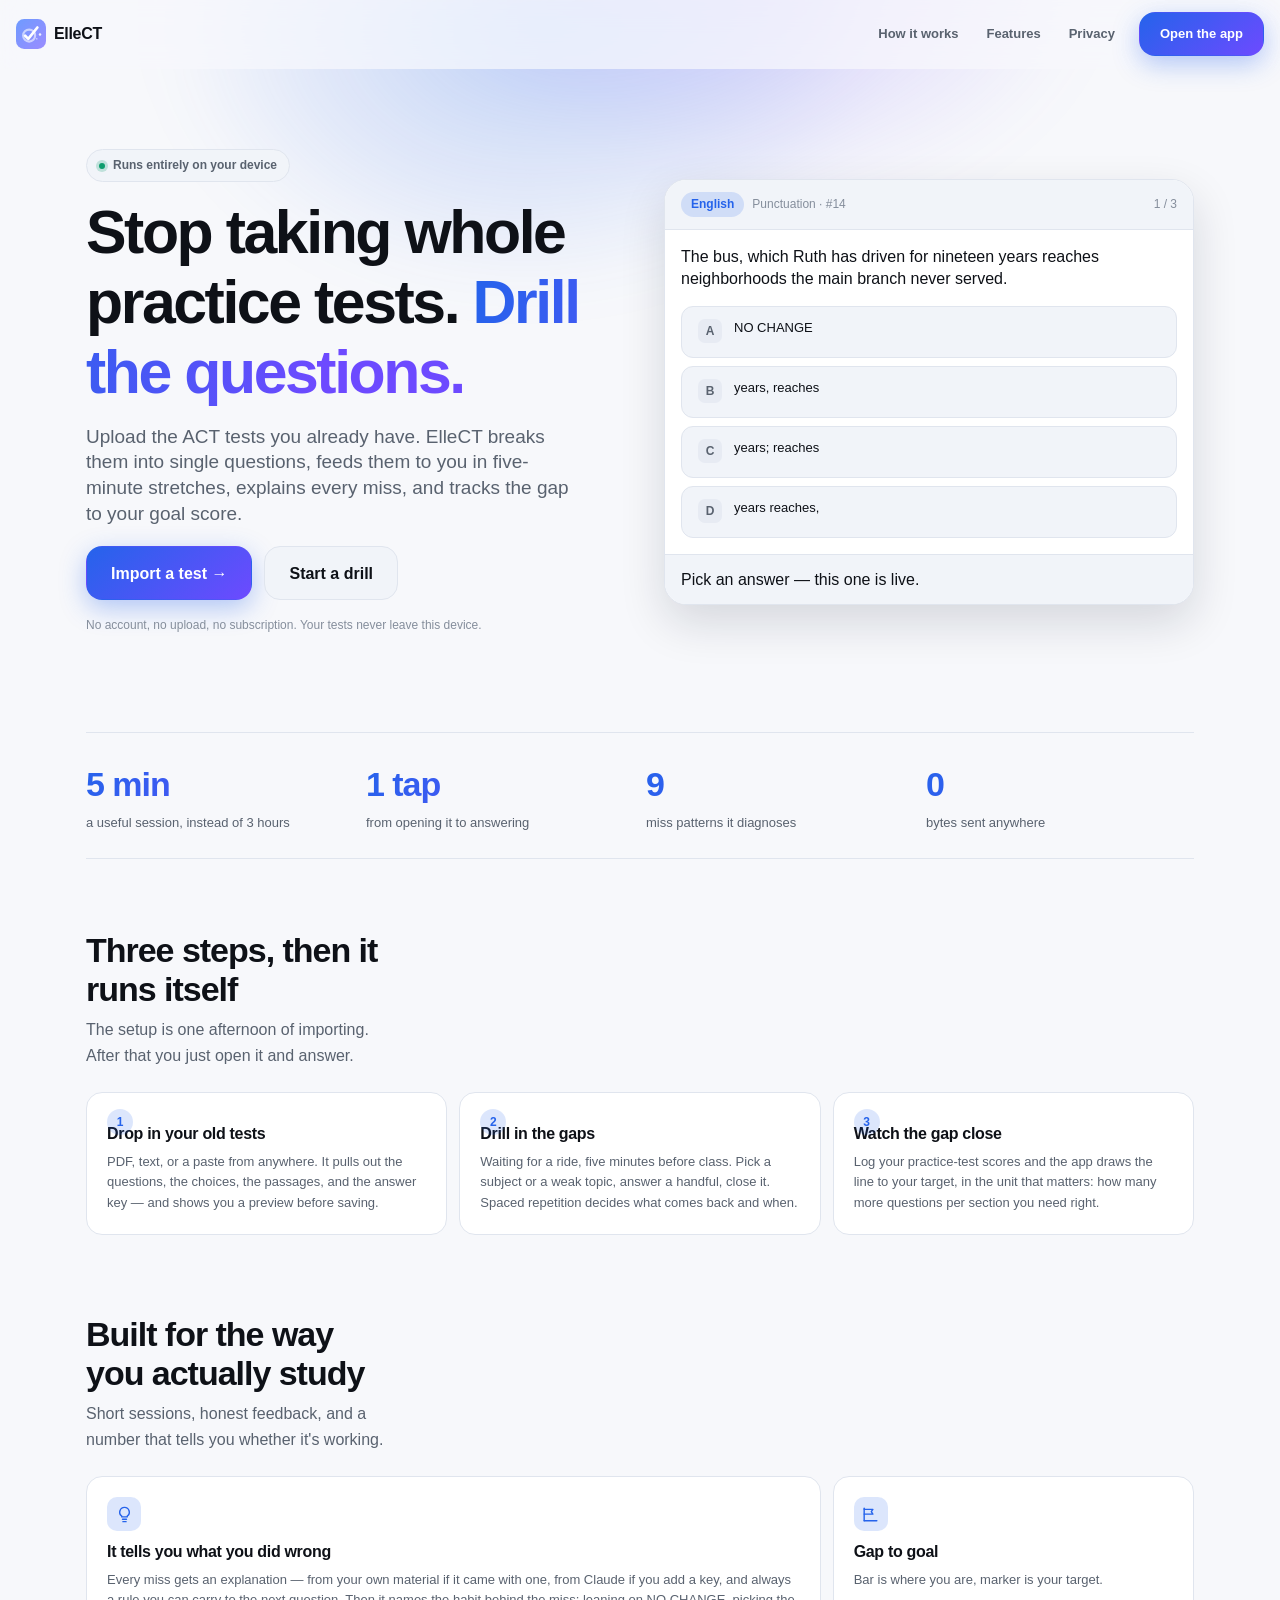
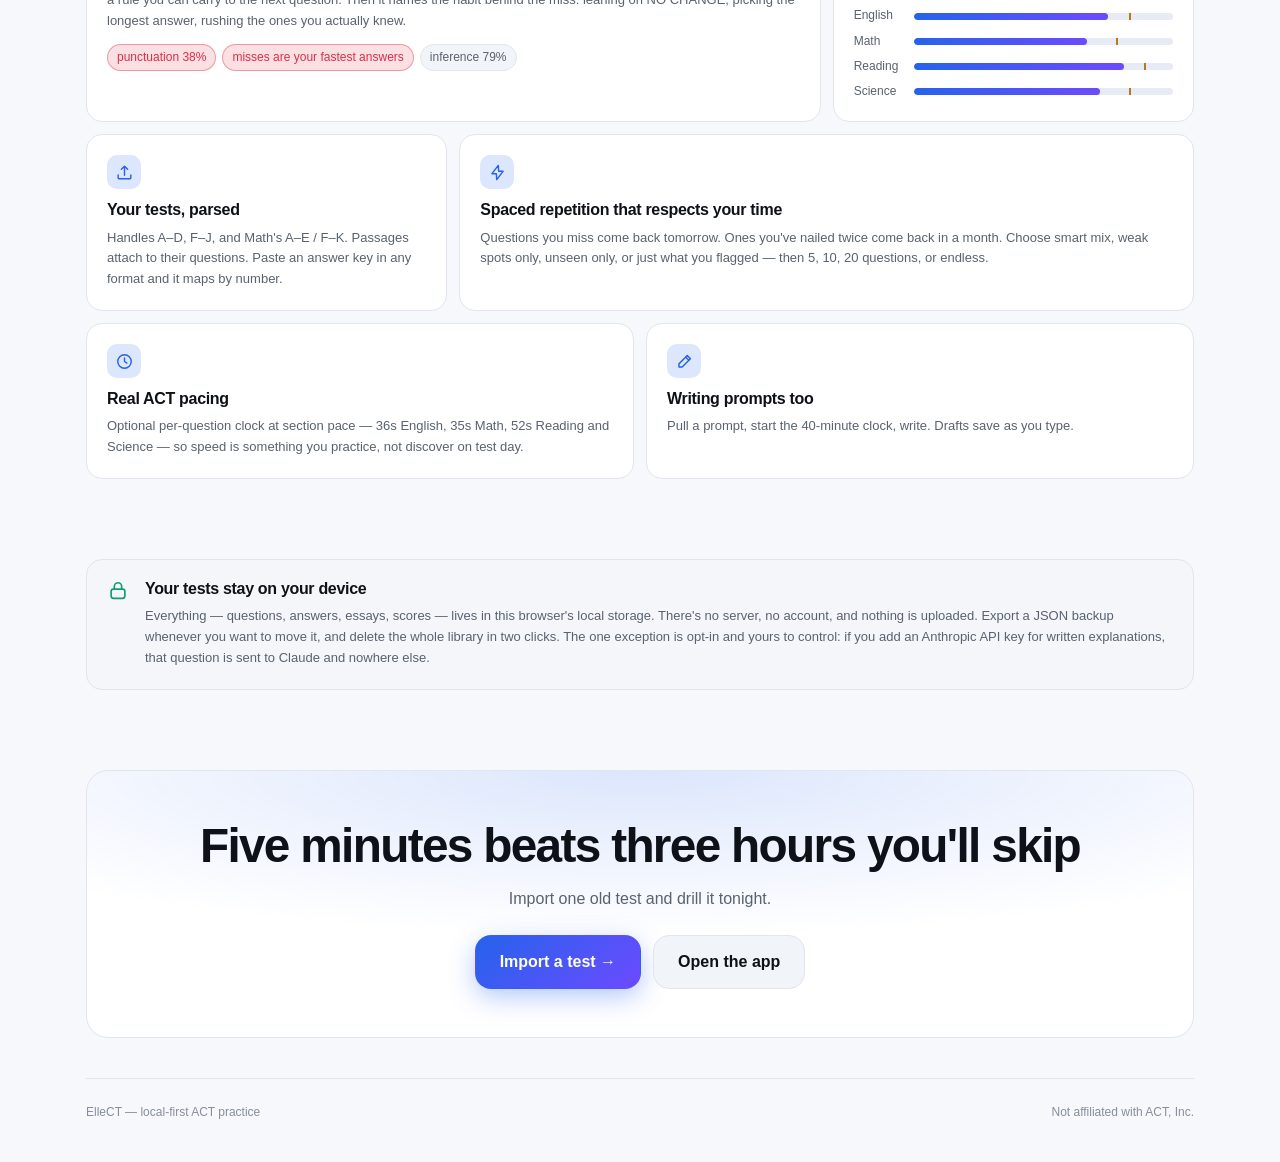
==== index.html @ 8f04015e "ElleCT — local-first ACT question drilling A static web app for drilling ACT questions a few at a ti" ====
<!DOCTYPE html>
<html lang="en">
<head>
<meta charset="utf-8">
<meta name="viewport" content="width=device-width, initial-scale=1, viewport-fit=cover">
<meta name="color-scheme" content="dark light">
<meta name="theme-color" content="#0b0d10" media="(prefers-color-scheme: dark)">
<meta name="theme-color" content="#f7f8fb" media="(prefers-color-scheme: light)">
<meta name="description" content="Drill ACT questions from your own old tests, a few at a time. ElleCT tells you why you missed each one and tracks how far you are from your goal score.">
<title>ElleCT — drill your own ACT tests, a few questions at a time</title>
<link rel="stylesheet" href="css/tokens.css">
<link rel="stylesheet" href="css/landing.css">
<link rel="icon" type="image/svg+xml" href="assets/logo.svg">
</head>
<body class="landing">

<svg width="0" height="0" style="position:absolute" aria-hidden="true"><defs>
  <g id="l-bolt" fill="none" stroke="currentColor" stroke-width="1.8" stroke-linecap="round" stroke-linejoin="round"><path d="M13 3 5 13.5h5.5L11 21l8-10.5h-5.5z"/></g>
  <g id="l-coach" fill="none" stroke="currentColor" stroke-width="1.8" stroke-linecap="round" stroke-linejoin="round"><path d="M9.5 18h5M10 21h4"/><path d="M12 3a6 6 0 0 0-3.5 10.9V15h7v-1.1A6 6 0 0 0 12 3Z"/></g>
  <g id="l-goal" fill="none" stroke="currentColor" stroke-width="1.8" stroke-linecap="round" stroke-linejoin="round"><path d="M4 20V4"/><path d="M4 5.5h11l-2 3 2 3H4"/><path d="M4 20h16"/></g>
  <g id="l-upload" fill="none" stroke="currentColor" stroke-width="1.8" stroke-linecap="round" stroke-linejoin="round"><path d="M12 15.5V4m0 0L8 8m4-4 4 4"/><path d="M4 15v3.5A1.5 1.5 0 0 0 5.5 20h13a1.5 1.5 0 0 0 1.5-1.5V15"/></g>
  <g id="l-clock" fill="none" stroke="currentColor" stroke-width="1.8" stroke-linecap="round" stroke-linejoin="round"><circle cx="12" cy="12" r="8.5"/><path d="M12 7.5V12l3 2"/></g>
  <g id="l-pen" fill="none" stroke="currentColor" stroke-width="1.8" stroke-linecap="round" stroke-linejoin="round"><path d="M15.5 4.5 19.5 8.5 9 19H5v-4z"/><path d="M13.5 6.5 17.5 10.5"/></g>
  <g id="l-lock" fill="none" stroke="currentColor" stroke-width="1.8" stroke-linecap="round" stroke-linejoin="round"><rect x="4.5" y="10" width="15" height="10" rx="2.5"/><path d="M8 10V7a4 4 0 0 1 8 0v3"/></g>
</defs></svg>

<div class="glow" aria-hidden="true"></div>

<nav class="lnav" id="lnav">
  <a class="brand" href="landing.html">
    <svg class="mark" viewBox="0 0 48 48" width="30" height="30" aria-hidden="true">
      <defs><linearGradient id="lgL" x1="0" y1="0" x2="1" y2="1">
        <stop offset="0" stop-color="#6e9bff"/><stop offset="1" stop-color="#9b8cff"/>
      </linearGradient></defs>
      <rect width="48" height="48" rx="13" fill="url(#lgL)"/>
      <circle cx="21" cy="26.5" r="9.6" fill="none" stroke="#fff" stroke-width="3.5" opacity=".58"/>
      <path d="M14.6 26.8 19.6 31.8 34.2 13.6" fill="none" stroke="#fff" stroke-width="4.3"
            stroke-linecap="round" stroke-linejoin="round"/>
      <circle cx="38.4" cy="24.6" r="2" fill="#fff" opacity=".85"/>
      <circle cx="33.2" cy="31.6" r="1.35" fill="#fff" opacity=".55"/>
    </svg>
    ElleCT
  </a>
  <div class="spacer"></div>
  <div class="lnav-links">
    <a href="#how">How it works</a>
    <a href="#features">Features</a>
    <a href="#privacy">Privacy</a>
  </div>
  <a class="btn btn-primary" href="app.html" style="min-height:44px;padding:0 20px;font-size:var(--fs-sm)">Open the app</a>
</nav>

<div class="wrap">

  <!-- ============================ HERO ============================ -->
  <header class="hero">
    <div>
      <span class="eyebrow"><span class="dot"></span> Runs entirely on your device</span>
      <h1 class="display">Stop taking whole practice tests. <em>Drill the questions.</em></h1>
      <p class="lede">
        Upload the ACT tests you already have. ElleCT breaks them into single
        questions, feeds them to you in five-minute stretches, explains every
        miss, and tracks the gap to your goal score.
      </p>
      <div class="cta-row">
        <a class="btn btn-primary" href="app.html#import">Import a test →</a>
        <a class="btn btn-ghost" href="app.html#study">Start a drill</a>
      </div>
      <p class="cta-note">No account, no upload, no subscription. Your tests never leave this device.</p>
    </div>

    <!-- The hero demo is a working question, not a screenshot. -->
    <div class="demo" id="demo">
      <div class="demo-bar">
        <span class="pill" id="demoSubject">English</span>
        <span id="demoSource">ACT 2019 · #14</span>
        <span class="right" id="demoProgress">1 / 3</span>
      </div>
      <div class="demo-body">
        <p class="demo-stem" id="demoStem"></p>
        <div class="demo-choices" id="demoChoices"></div>
        <div class="demo-feedback" id="demoFeedback" hidden></div>
      </div>
      <div class="demo-foot">
        <span class="hint" id="demoHint">Pick an answer — this one is live.</span>
        <button id="demoNext" hidden>Next question</button>
      </div>
    </div>
  </header>

  <!-- ============================ PROOF ============================ -->
  <div class="strip reveal">
    <div><div class="k">5 min</div><div class="v">a useful session, instead of 3 hours</div></div>
    <div><div class="k">1 tap</div><div class="v">from opening it to answering</div></div>
    <div><div class="k">9</div><div class="v">miss patterns it diagnoses</div></div>
    <div><div class="k">0</div><div class="v">bytes sent anywhere</div></div>
  </div>

  <!-- ============================ HOW ============================ -->
  <section class="band" id="how">
    <div class="section-head reveal">
      <h2>Three steps, then it runs itself</h2>
      <p>The setup is one afternoon of importing. After that you just open it and answer.</p>
    </div>
    <div class="steps reveal">
      <div class="step">
        <h3>Drop in your old tests</h3>
        <p>PDF, text, or a paste from anywhere. It pulls out the questions, the choices,
           the passages, and the answer key — and shows you a preview before saving.</p>
      </div>
      <div class="step">
        <h3>Drill in the gaps</h3>
        <p>Waiting for a ride, five minutes before class. Pick a subject or a weak topic,
           answer a handful, close it. Spaced repetition decides what comes back and when.</p>
      </div>
      <div class="step">
        <h3>Watch the gap close</h3>
        <p>Log your practice-test scores and the app draws the line to your target,
           in the unit that matters: how many more questions per section you need right.</p>
      </div>
    </div>
  </section>

  <!-- ============================ FEATURES ============================ -->
  <section class="band" id="features">
    <div class="section-head reveal">
      <h2>Built for the way you actually study</h2>
      <p>Short sessions, honest feedback, and a number that tells you whether it's working.</p>
    </div>

    <div class="bento reveal">
      <div class="cell">
        <div class="ic"><svg viewBox="0 0 24 24" width="19" height="19"><use href="#l-coach"/></svg></div>
        <h3>It tells you what you did wrong</h3>
        <p>Every miss gets an explanation — from your own material if it came with one,
           from Claude if you add a key, and always a rule you can carry to the next question.
           Then it names the habit behind the miss: leaning on NO CHANGE, picking the longest
           answer, rushing the ones you actually knew.</p>
        <div class="mini-tags">
          <span class="hot">punctuation 38%</span>
          <span class="hot">misses are your fastest answers</span>
          <span>inference 79%</span>
        </div>
      </div>

      <div class="cell">
        <div class="ic"><svg viewBox="0 0 24 24" width="19" height="19"><use href="#l-goal"/></svg></div>
        <h3>Gap to goal</h3>
        <p>Bar is where you are, marker is your target.</p>
        <div class="mini">
          <div class="mini-row"><span class="nm">English</span><span class="track"><i class="fill" data-w="75"></i><span class="mk" style="left:83%"></span></span></div>
          <div class="mini-row"><span class="nm">Math</span><span class="track"><i class="fill" data-w="67"></i><span class="mk" style="left:78%"></span></span></div>
          <div class="mini-row"><span class="nm">Reading</span><span class="track"><i class="fill" data-w="81"></i><span class="mk" style="left:89%"></span></span></div>
          <div class="mini-row"><span class="nm">Science</span><span class="track"><i class="fill" data-w="72"></i><span class="mk" style="left:83%"></span></span></div>
        </div>
      </div>

      <div class="cell">
        <div class="ic"><svg viewBox="0 0 24 24" width="19" height="19"><use href="#l-upload"/></svg></div>
        <h3>Your tests, parsed</h3>
        <p>Handles A–D, F–J, and Math's A–E / F–K. Passages attach to their questions.
           Paste an answer key in any format and it maps by number.</p>
      </div>

      <div class="cell">
        <div class="ic"><svg viewBox="0 0 24 24" width="19" height="19"><use href="#l-bolt"/></svg></div>
        <h3>Spaced repetition that respects your time</h3>
        <p>Questions you miss come back tomorrow. Ones you've nailed twice come back in a
           month. Choose smart mix, weak spots only, unseen only, or just what you flagged —
           then 5, 10, 20 questions, or endless.</p>
      </div>

      <div class="cell">
        <div class="ic"><svg viewBox="0 0 24 24" width="19" height="19"><use href="#l-clock"/></svg></div>
        <h3>Real ACT pacing</h3>
        <p>Optional per-question clock at section pace — 36s English, 35s Math,
           52s Reading and Science — so speed is something you practice, not discover on test day.</p>
      </div>

      <div class="cell">
        <div class="ic"><svg viewBox="0 0 24 24" width="19" height="19"><use href="#l-pen"/></svg></div>
        <h3>Writing prompts too</h3>
        <p>Pull a prompt, start the 40-minute clock, write. Drafts save as you type.</p>
      </div>
    </div>
  </section>

  <!-- ============================ PRIVACY ============================ -->
  <section class="band" id="privacy">
    <div class="note reveal">
      <span class="ic"><svg viewBox="0 0 24 24" width="22" height="22"><use href="#l-lock"/></svg></span>
      <div>
        <h3>Your tests stay on your device</h3>
        <p>Everything — questions, answers, essays, scores — lives in this browser's local
          storage. There's no server, no account, and nothing is uploaded. Export a JSON
          backup whenever you want to move it, and delete the whole library in two clicks.
          The one exception is opt-in and yours to control: if you add an Anthropic API key
          for written explanations, that question is sent to Claude and nowhere else.</p>
      </div>
    </div>
  </section>

  <!-- ============================ FINAL CTA ============================ -->
  <section class="final reveal">
    <h2>Five minutes beats three hours you'll skip</h2>
    <p>Import one old test and drill it tonight.</p>
    <div class="cta-row">
      <a class="btn btn-primary" href="app.html#import">Import a test →</a>
      <a class="btn btn-ghost" href="app.html#study">Open the app</a>
    </div>
  </section>

  <footer class="lfoot">
    <span>ElleCT — local-first ACT practice</span>
    <span class="spacer"></span>
    <span>Not affiliated with ACT, Inc.</span>
  </footer>
</div>

<script type="module" src="js/landing.js"></script>
</body>
</html>
---- css/tokens.css ----
/* ============================================================================
   ElleCT — design tokens
   ----------------------------------------------------------------------------
   Borrowed deliberately:
   · Material 3      — role-based semantic tokens (surface / on-surface / primary)
                       rather than raw color names, so themes swap cleanly.
   · IBM Carbon      — in dark mode surfaces get LIGHTER as elevation rises;
                       in light mode they get darker. Elevation reads without
                       leaning on heavy shadows.
   · Atlassian       — dark mode combines a lifted surface WITH a soft shadow
                       instead of maximizing contrast, which is fatiguing.
   · Adobe Spectrum  — touch platforms scale up ~1.25×. Controls are 48px on
                       mobile, 40px on pointer devices; type scales with them.
   · GOV.UK / WCAG   — 44px minimum tap target and 8px minimum separation are
                       constraints, not suggestions.
   ========================================================================== */

:root {
  /* ---- palette: dark is the default surface for long study sessions ---- */
  --surface-0:  #0b0d10;   /* page */
  --surface-1:  #12151a;   /* card */
  --surface-2:  #181c23;   /* raised: inputs, chips */
  --surface-3:  #212632;   /* raised further: hover, popovers */
  --surface-in: #0e1116;   /* inset: wells, code, passage bodies */

  --border:        #262c37;
  --border-strong: #39414f;

  --text:       #e9ecf2;
  --text-muted: #98a2b3;
  --text-faint: #6b7484;

  --primary:      #6e9bff;
  --primary-hover:#87adff;
  --primary-ink:  #08101f;   /* text ON primary */
  --primary-soft: color-mix(in srgb, var(--primary) 16%, transparent);
  --accent:       #9b8cff;

  --success:      #34d399;
  --success-soft: color-mix(in srgb, var(--success) 15%, transparent);
  --danger:       #fb7185;
  --danger-soft:  color-mix(in srgb, var(--danger) 15%, transparent);
  --warning:      #fbbf24;
  --warning-soft: color-mix(in srgb, var(--warning) 15%, transparent);

  --focus: var(--primary);

  /* ---- elevation (Atlassian: shadow + surface, never contrast alone) ---- */
  --shadow-1: 0 1px 2px rgb(0 0 0 / .28);
  --shadow-2: 0 4px 14px rgb(0 0 0 / .34);
  --shadow-3: 0 14px 40px rgb(0 0 0 / .44);

  /* ---- type ------------------------------------------------------------
     Fluid between a 360px phone and a 1280px desktop. Body never drops below
     16px: iOS Safari auto-zooms any focused input under 16px.               */
  --font: ui-sans-serif, -apple-system, BlinkMacSystemFont, "Segoe UI", Inter,
          Roboto, "Helvetica Neue", sans-serif;
  --font-mono: ui-monospace, SFMono-Regular, "SF Mono", Menlo, monospace;

  --fs-xs:  0.75rem;                                    /* 12 — meta only */
  --fs-sm:  0.8125rem;                                  /* 13 */
  --fs-md:  1rem;                                       /* 16 — floor */
  --fs-lg:  clamp(1.0625rem, 0.99rem + 0.32vw, 1.1875rem);
  --fs-xl:  clamp(1.25rem,  1.13rem + 0.53vw,  1.5rem);
  --fs-2xl: clamp(1.5rem,   1.24rem + 1.15vw,  2.125rem);
  --fs-3xl: clamp(1.875rem, 1.44rem + 1.93vw,  3rem);
  --fs-4xl: clamp(2.125rem, 1.47rem + 2.91vw,  4rem);

  --lh-tight: 1.15;
  --lh-snug:  1.35;
  --lh-body:  1.6;

  /* ---- space (4pt grid) ---- */
  --s-1: 4px;  --s-2: 8px;  --s-3: 12px; --s-4: 16px;
  --s-5: 20px; --s-6: 24px; --s-8: 32px; --s-10: 40px;
  --s-12: 48px; --s-16: 64px; --s-20: 80px;

  /* ---- shape ---- */
  --r-sm: 8px; --r-md: 12px; --r-lg: 16px; --r-xl: 22px; --r-full: 999px;

  /* ---- controls: Spectrum's touch-up-scale ---- */
  --tap-min: 44px;        /* WCAG 2.5.5 / Apple HIG floor */
  --control-h: 48px;      /* mobile default */
  --control-px: 18px;
  --gap-min: 8px;         /* minimum separation between tap targets */

  /* ---- motion ---- */
  --ease: cubic-bezier(.2, .8, .2, 1);
  --ease-spring: cubic-bezier(.34, 1.42, .48, 1);
  --t-fast: 120ms;
  --t-mid:  200ms;
  --t-slow: 340ms;

  /* ---- layout ---- */
  --page-max: 780px;
  --wide-max: 1140px;
  --safe-t: env(safe-area-inset-top, 0px);
  --safe-b: env(safe-area-inset-bottom, 0px);
  --safe-l: env(safe-area-inset-left, 0px);
  --safe-r: env(safe-area-inset-right, 0px);
  --navbar-h: 60px;       /* bottom tab bar on mobile */

  color-scheme: dark;
}

/* Pointer devices: Spectrum's 1:1.25 — controls shrink ~20% off touch. */
@media (pointer: fine) and (min-width: 700px) {
  :root { --control-h: 40px; --control-px: 15px; }
}

/* ---- light theme ---------------------------------------------------------
   Carbon inverted: surfaces get DARKER as they rise, so the same elevation
   ladder reads correctly in both themes.                                    */
@media (prefers-color-scheme: light) {
  :root:not([data-theme="dark"]) {
    --surface-0:  #f7f8fb;
    --surface-1:  #ffffff;
    --surface-2:  #f1f4f9;
    --surface-3:  #e7ebf3;
    --surface-in: #f4f6fa;

    --border:        #e0e5ee;
    --border-strong: #c3cbd9;

    --text:       #0e1117;
    --text-muted: #59626f;
    --text-faint: #858e9c;

    --primary:      #2563eb;
    --primary-hover:#1d4ed8;
    --primary-ink:  #ffffff;
    --accent:       #6d4aff;

    --success: #0f9d6e;
    --danger:  #dc2f45;
    --warning: #b7791f;

    --shadow-1: 0 1px 2px rgb(16 24 40 / .06);
    --shadow-2: 0 6px 18px rgb(16 24 40 / .09);
    --shadow-3: 0 18px 46px rgb(16 24 40 / .14);

    color-scheme: light;
  }
}

:root[data-theme="light"] {
  --surface-0:  #f7f8fb;  --surface-1: #ffffff;  --surface-2: #f1f4f9;
  --surface-3:  #e7ebf3;  --surface-in: #f4f6fa;
  --border: #e0e5ee;      --border-strong: #c3cbd9;
  --text: #0e1117;        --text-muted: #59626f;  --text-faint: #858e9c;
  --primary: #2563eb;     --primary-hover: #1d4ed8; --primary-ink: #ffffff;
  --accent: #6d4aff;      --success: #0f9d6e; --danger: #dc2f45; --warning: #b7791f;
  --shadow-1: 0 1px 2px rgb(16 24 40 / .06);
  --shadow-2: 0 6px 18px rgb(16 24 40 / .09);
  --shadow-3: 0 18px 46px rgb(16 24 40 / .14);
  color-scheme: light;
}
:root[data-theme="dark"] { color-scheme: dark; }

/* ============================ base ====================================== */
*, *::before, *::after { box-sizing: border-box; }

html {
  -webkit-text-size-adjust: 100%;   /* no surprise reflow on rotate */
  scroll-behavior: smooth;
}
@media (prefers-reduced-motion: reduce) {
  html { scroll-behavior: auto; }
  *, *::before, *::after {
    animation-duration: .01ms !important; animation-iteration-count: 1 !important;
    transition-duration: .01ms !important;
  }
}

body {
  margin: 0;
  background: var(--surface-0);
  color: var(--text);
  font-family: var(--font);
  font-size: var(--fs-md);
  line-height: var(--lh-body);
  -webkit-font-smoothing: antialiased;
  text-rendering: optimizeLegibility;
  overflow-wrap: break-word;         /* long passages never blow out the page */
}

h1, h2, h3 { line-height: var(--lh-tight); font-weight: 680; letter-spacing: -.02em; margin: 0; }
p { margin: 0; }
a { color: var(--primary); text-decoration: none; }

/* One focus style everywhere, visible on every surface. */
:where(a, button, input, select, textarea, [tabindex]):focus-visible {
  outline: 2px solid var(--focus);
  outline-offset: 2px;
  border-radius: var(--r-sm);
}

/* Inputs: 16px floor is load-bearing — smaller and iOS zooms on focus. */
input, select, textarea, button { font: inherit; font-size: max(1rem, var(--fs-md)); }

::selection { background: var(--primary-soft); }

/* Scrollbars that don't shout on dark surfaces */
* { scrollbar-width: thin; scrollbar-color: var(--border-strong) transparent; }
::-webkit-scrollbar { width: 10px; height: 10px; }
::-webkit-scrollbar-thumb { background: var(--border-strong); border-radius: var(--r-full);
                            border: 3px solid transparent; background-clip: content-box; }

/* A `display` rule anywhere else would silently defeat the hidden attribute. */
[hidden] { display: none !important; }

.visually-hidden {
  position: absolute; width: 1px; height: 1px; padding: 0; margin: -1px;
  overflow: hidden; clip: rect(0 0 0 0); white-space: nowrap; border: 0;
}
---- css/landing.css ----
/* ElleCT — landing. Mobile-first; the hero demo is the product, not a picture of it. */

body.landing { background: var(--surface-0); overflow-x: hidden; }

/* Ambient light behind the hero. Fixed size in vmax so it never causes
   horizontal overflow on a phone. */
.glow {
  position: absolute; top: -28vmax; left: 50%; z-index: 0;
  width: 90vmax; height: 60vmax; transform: translateX(-50%);
  background:
    radial-gradient(45% 50% at 40% 50%, color-mix(in srgb, var(--primary) 26%, transparent), transparent 70%),
    radial-gradient(40% 45% at 62% 42%, color-mix(in srgb, var(--accent)  22%, transparent), transparent 70%);
  filter: blur(30px);
  pointer-events: none;
}

/* ------------------------------------------------------------- nav ------- */
.lnav {
  position: sticky; top: 0; z-index: 20;
  display: flex; align-items: center; gap: var(--s-3);
  padding: calc(var(--safe-t) + var(--s-3)) max(var(--s-4), var(--safe-r)) var(--s-3) max(var(--s-4), var(--safe-l));
  background: color-mix(in srgb, var(--surface-0) 76%, transparent);
  backdrop-filter: saturate(180%) blur(14px);
  -webkit-backdrop-filter: saturate(180%) blur(14px);
  border-bottom: 1px solid transparent;
  transition: border-color var(--t-mid) var(--ease);
}
.lnav.stuck { border-bottom-color: var(--border); }
.lnav .brand { display: flex; align-items: center; gap: var(--s-2); color: var(--text);
               font-weight: 700; letter-spacing: -.02em; }
.lnav .mark { flex: none; display: block; width: 30px; height: 30px; }
.lnav .spacer { margin-left: auto; }
.lnav .lnav-links { display: none; gap: var(--s-1); }
@media (min-width: 860px) {
  .lnav .lnav-links { display: flex; }
  .lnav .lnav-links a { padding: 8px var(--s-3); border-radius: var(--r-full);
                        color: var(--text-muted); font-size: var(--fs-sm); font-weight: 600; }
  .lnav .lnav-links a:hover { color: var(--text); background: var(--surface-2); }
}

.wrap { position: relative; z-index: 1; max-width: var(--wide-max); margin: 0 auto;
        padding-inline: max(var(--s-4), var(--safe-l)) max(var(--s-4), var(--safe-r)); }

/* ------------------------------------------------------------ hero ------- */
/* Tight on phones so the live demo is reachable with one short scroll. */
.hero { padding: var(--s-6) 0 var(--s-8); }
.hero .lede { font-size: var(--fs-md); margin-bottom: var(--s-5); }
@media (min-width: 900px) { .hero .lede { font-size: var(--fs-lg); } }
@media (min-width: 900px) {
  .hero { display: grid; grid-template-columns: 1fr 1fr; gap: var(--s-12);
          align-items: center; padding: var(--s-20) 0 var(--s-16); }
}

.eyebrow {
  display: inline-flex; align-items: center; gap: var(--s-2);
  padding: 6px var(--s-3); margin-bottom: var(--s-4);
  border: 1px solid var(--border); border-radius: var(--r-full);
  background: var(--surface-2); color: var(--text-muted);
  font-size: var(--fs-xs); font-weight: 600;
}
.eyebrow .dot { width: 6px; height: 6px; border-radius: 50%; background: var(--success);
                box-shadow: 0 0 0 3px color-mix(in srgb, var(--success) 22%, transparent); }

h1.display {
  font-size: var(--fs-4xl); letter-spacing: -.04em; font-weight: 720;
  margin-bottom: var(--s-4); text-wrap: balance;
}
h1.display em { font-style: normal;
  background: linear-gradient(100deg, var(--primary), var(--accent) 70%);
  -webkit-background-clip: text; background-clip: text; color: transparent; }
.lede { color: var(--text-muted); font-size: var(--fs-lg); line-height: var(--lh-snug);
        max-width: 46ch; margin-bottom: var(--s-6); text-wrap: pretty; }

.cta-row { display: flex; flex-direction: column; gap: var(--s-3); }
@media (min-width: 560px) { .cta-row { flex-direction: row; align-items: center; } }
.btn {
  display: inline-flex; align-items: center; justify-content: center; gap: var(--s-2);
  min-height: 54px; padding: 0 var(--s-6);
  border: 1px solid var(--border); border-radius: var(--r-lg);
  background: var(--surface-2); color: var(--text);
  font-size: var(--fs-md); font-weight: 650;
  transition: transform var(--t-fast) var(--ease), background var(--t-fast) var(--ease),
              box-shadow var(--t-mid) var(--ease);
}
.btn:active { transform: scale(.98); }
.btn-primary {
  background: linear-gradient(140deg, var(--primary), var(--accent));
  border-color: transparent; color: var(--primary-ink);
  box-shadow: 0 8px 26px color-mix(in srgb, var(--primary) 34%, transparent);
}
@media (hover: hover) {
  .btn-primary:hover { box-shadow: 0 12px 34px color-mix(in srgb, var(--primary) 44%, transparent); }
  .btn-ghost:hover { background: var(--surface-3); }
}
.cta-note { margin-top: var(--s-4); color: var(--text-faint); font-size: var(--fs-xs); }

/* ------------------------------------------------- interactive demo ------ */
.demo {
  position: relative; margin-top: var(--s-8);
  background: var(--surface-1); border: 1px solid var(--border);
  border-radius: var(--r-xl); box-shadow: var(--shadow-3);
  overflow: hidden;
}
@media (min-width: 900px) { .demo { margin-top: 0; } }
.demo-bar {
  display: flex; align-items: center; gap: var(--s-2);
  padding: var(--s-3) var(--s-4); border-bottom: 1px solid var(--border);
  background: var(--surface-2); font-size: var(--fs-xs); color: var(--text-faint);
}
.demo-bar .pill { padding: 3px 10px; border-radius: var(--r-full); background: var(--primary-soft);
                  color: var(--primary); font-weight: 700; }
.demo-bar .right { margin-left: auto; font-variant-numeric: tabular-nums; }
.demo-body { padding: var(--s-4); }
.demo-stem { font-size: var(--fs-md); line-height: var(--lh-snug); margin-bottom: var(--s-4); }
.demo-choices { display: flex; flex-direction: column; gap: var(--gap-min); }
.demo-choice {
  display: flex; align-items: flex-start; gap: var(--s-3); width: 100%;
  min-height: 52px; padding: var(--s-3) var(--s-4);
  border: 1px solid var(--border); border-radius: var(--r-md);
  background: var(--surface-2); color: var(--text);
  font-size: var(--fs-sm); text-align: left; line-height: var(--lh-snug);
  transition: border-color var(--t-fast) var(--ease), background var(--t-fast) var(--ease);
}
.demo-choice .ltr { flex: none; display: grid; place-items: center; width: 24px; height: 24px;
                    border-radius: 7px; background: var(--surface-3); color: var(--text-muted);
                    font-size: var(--fs-xs); font-weight: 800; }
@media (hover: hover) { .demo-choice:hover:not(:disabled) { border-color: var(--primary); } }
.demo-choice.correct { border-color: var(--success); background: var(--success-soft); }
.demo-choice.correct .ltr { background: var(--success); color: var(--surface-0); }
.demo-choice.wrong { border-color: var(--danger); background: var(--danger-soft); }
.demo-choice.wrong .ltr { background: var(--danger); color: var(--surface-0); }
.demo-feedback {
  margin-top: var(--s-4); padding: var(--s-3) var(--s-4);
  background: var(--surface-in); border-left: 3px solid var(--warning);
  border-radius: 0 var(--r-md) var(--r-md) 0; font-size: var(--fs-sm);
  line-height: var(--lh-body); color: var(--text-muted);
  animation: rise var(--t-mid) var(--ease);
}
.demo-feedback b { color: var(--text); }
.demo-feedback .lbl { display: block; margin-bottom: 5px; font-size: 10.5px; font-weight: 700;
                      letter-spacing: .07em; text-transform: uppercase; color: var(--text-faint); }
.demo-foot { display: flex; align-items: center; gap: var(--s-3); padding: var(--s-3) var(--s-4);
             border-top: 1px solid var(--border); background: var(--surface-2); }
.demo-foot .hint { flex: 1; }
.demo-foot button { min-height: 40px; padding: 0 var(--s-4); border-radius: var(--r-md);
                    border: 1px solid var(--border); background: var(--surface-1); color: var(--text);
                    font-size: var(--fs-sm); font-weight: 650; cursor: pointer; }

/* ------------------------------------------------------- proof strip ----- */
.strip {
  display: grid; grid-template-columns: repeat(2, 1fr); gap: var(--s-3);
  padding: var(--s-6) 0; border-block: 1px solid var(--border); margin-block: var(--s-8);
}
@media (min-width: 720px) { .strip { grid-template-columns: repeat(4, 1fr); } }
.strip .k { font-size: var(--fs-2xl); font-weight: 720; letter-spacing: -.03em;
            background: linear-gradient(120deg, var(--primary), var(--accent));
            -webkit-background-clip: text; background-clip: text; color: transparent; }
.strip .v { color: var(--text-muted); font-size: var(--fs-sm); margin-top: 2px; }

/* ---------------------------------------------------------- sections ---- */
section.band { padding: var(--s-10) 0; }
.section-head { max-width: 34ch; margin-bottom: var(--s-6); }
.section-head h2 { font-size: var(--fs-2xl); letter-spacing: -.03em; margin-bottom: var(--s-2); }
.section-head p { color: var(--text-muted); font-size: var(--fs-md); }

/* bento: one column on phones, an asymmetric grid once there's room */
.bento { display: grid; grid-template-columns: 1fr; gap: var(--s-3); }
@media (min-width: 760px) {
  .bento { grid-template-columns: repeat(6, 1fr); }
  .bento > .cell:nth-child(1) { grid-column: span 4; }
  .bento > .cell:nth-child(2) { grid-column: span 2; }
  .bento > .cell:nth-child(3) { grid-column: span 2; }
  .bento > .cell:nth-child(4) { grid-column: span 4; }
  .bento > .cell:nth-child(5) { grid-column: span 3; }
  .bento > .cell:nth-child(6) { grid-column: span 3; }
}
.cell {
  position: relative; overflow: hidden;
  padding: var(--s-5); border: 1px solid var(--border); border-radius: var(--r-lg);
  background: var(--surface-1);
  transition: border-color var(--t-mid) var(--ease), transform var(--t-mid) var(--ease);
}
@media (hover: hover) { .cell:hover { border-color: var(--border-strong); transform: translateY(-2px); } }
.cell .ic { display: grid; place-items: center; width: 34px; height: 34px; margin-bottom: var(--s-3);
            border-radius: 10px; background: var(--primary-soft); color: var(--primary); }
.cell h3 { font-size: var(--fs-md); margin-bottom: var(--s-2); }
.cell p { color: var(--text-muted); font-size: var(--fs-sm); line-height: var(--lh-body); }

/* miniature UI used inside the bento cells */
.mini { margin-top: var(--s-4); display: flex; flex-direction: column; gap: 6px; }
.mini-row { display: flex; align-items: center; gap: var(--s-2); font-size: var(--fs-xs);
            color: var(--text-muted); }
.mini-row .nm { width: 52px; flex: none; }
.mini-row .track { flex: 1; height: 7px; border-radius: var(--r-full); background: var(--surface-3);
                   overflow: hidden; position: relative; }
.mini-row .fill { display: block; height: 100%; border-radius: inherit;
                  background: linear-gradient(90deg, var(--primary), var(--accent));
                  width: 0; transition: width 900ms var(--ease); }
.mini-row .mk { position: absolute; top: -2px; width: 2px; height: 11px; background: var(--warning); }
.mini-tags { display: flex; flex-wrap: wrap; gap: 6px; margin-top: var(--s-3); }
.mini-tags span { padding: 3px 9px; border-radius: var(--r-full); background: var(--surface-2);
                  border: 1px solid var(--border); font-size: var(--fs-xs); color: var(--text-muted); }
.mini-tags span.hot { background: var(--danger-soft); border-color: color-mix(in srgb, var(--danger) 40%, transparent);
                      color: var(--danger); }

/* ------------------------------------------------------------ steps ----- */
.steps { display: grid; gap: var(--s-3); grid-template-columns: 1fr; counter-reset: step; }
@media (min-width: 760px) { .steps { grid-template-columns: repeat(3, 1fr); } }
.step { position: relative; padding: var(--s-5); padding-top: var(--s-8);
        border: 1px solid var(--border); border-radius: var(--r-lg); background: var(--surface-1); }
.step::before {
  counter-increment: step; content: counter(step);
  position: absolute; top: var(--s-4); left: var(--s-5);
  display: grid; place-items: center; width: 26px; height: 26px; border-radius: 50%;
  background: var(--primary-soft); color: var(--primary); font-size: var(--fs-xs); font-weight: 800;
}
.step h3 { font-size: var(--fs-md); margin-bottom: var(--s-2); }
.step p { color: var(--text-muted); font-size: var(--fs-sm); }

/* --------------------------------------------------------- privacy ------ */
.note {
  display: flex; gap: var(--s-4); align-items: flex-start;
  padding: var(--s-5); border: 1px solid var(--border); border-radius: var(--r-lg);
  background: var(--surface-in);
}
.note .ic { flex: none; color: var(--success); }
.note h3 { font-size: var(--fs-md); margin-bottom: var(--s-2); }
.note p { color: var(--text-muted); font-size: var(--fs-sm); }

/* ------------------------------------------------------------- CTA ------ */
.final {
  position: relative; overflow: hidden; text-align: center;
  padding: var(--s-12) var(--s-5); margin: var(--s-10) 0;
  border: 1px solid var(--border); border-radius: var(--r-xl);
  background:
    radial-gradient(120% 100% at 50% 0%, color-mix(in srgb, var(--primary) 16%, transparent), transparent 62%),
    var(--surface-1);
}
.final h2 { font-size: var(--fs-3xl); letter-spacing: -.035em; margin-bottom: var(--s-3); text-wrap: balance; }
.final p { color: var(--text-muted); max-width: 44ch; margin: 0 auto var(--s-6); }
.final .cta-row { justify-content: center; }

footer.lfoot {
  display: flex; flex-wrap: wrap; gap: var(--s-3); align-items: center;
  padding: var(--s-6) 0 calc(var(--s-10) + var(--safe-b));
  border-top: 1px solid var(--border); color: var(--text-faint); font-size: var(--fs-xs);
}
footer.lfoot .spacer { margin-left: auto; }

/* Entrance: only for users who want motion. */
@media (prefers-reduced-motion: no-preference) {
  .reveal { opacity: 0; transform: translateY(14px); }
  .reveal.in { opacity: 1; transform: none;
               transition: opacity var(--t-slow) var(--ease), transform var(--t-slow) var(--ease); }
}
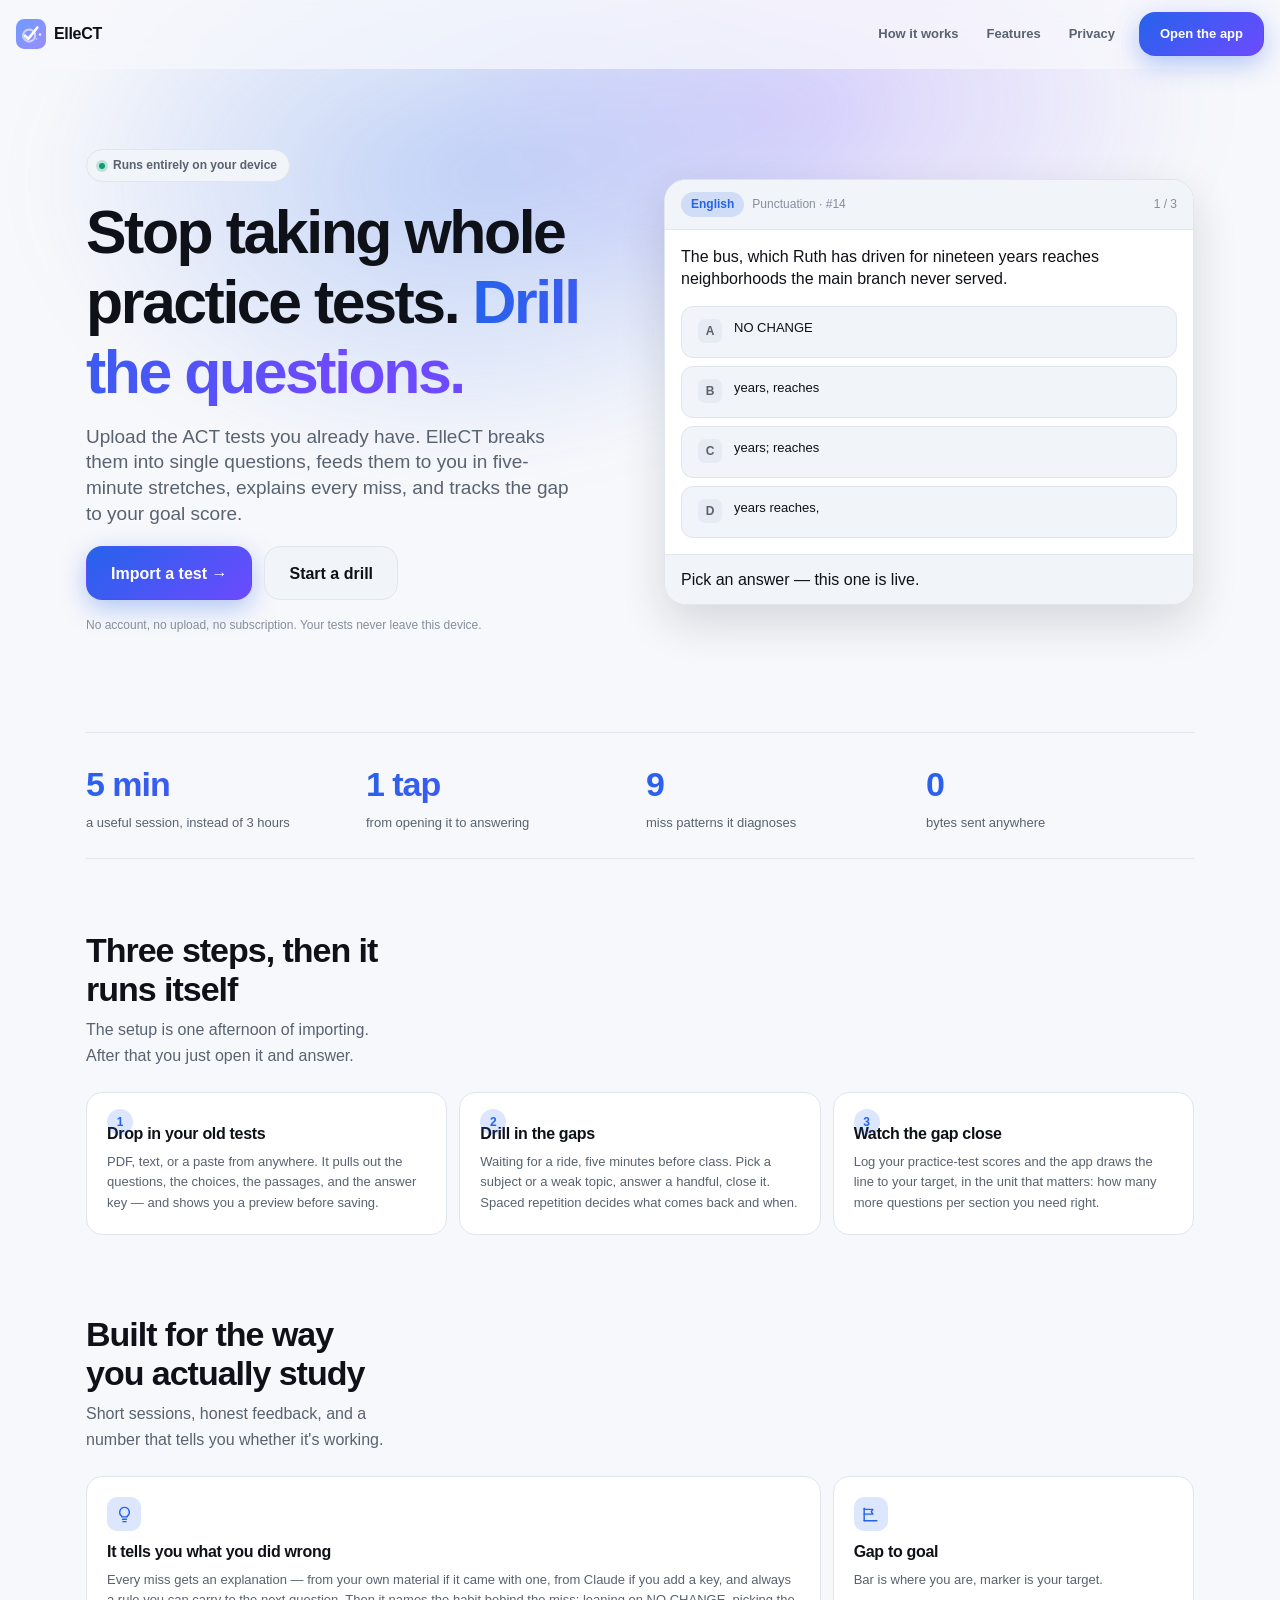
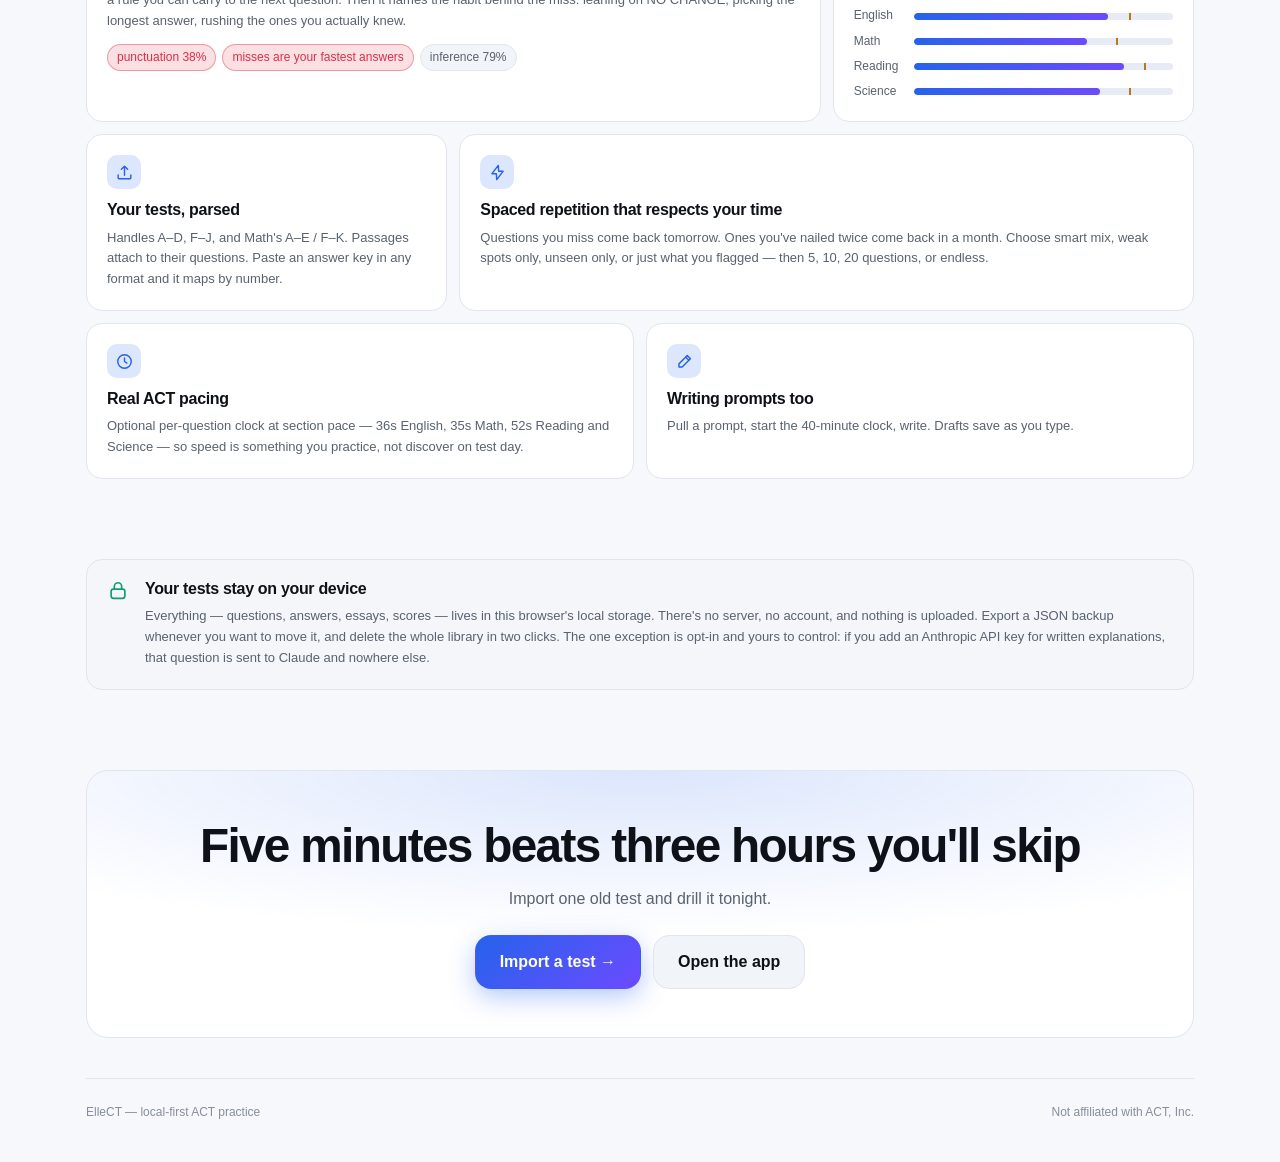
==== commit d884b3da: "Version the stylesheet links so deploys land immediately GitHub Pages serves CSS with a ~10 minute c" ====
--- a/index.html
+++ b/index.html
@@ -8,8 +8,8 @@
 <meta name="theme-color" content="#f7f8fb" media="(prefers-color-scheme: light)">
 <meta name="description" content="Drill ACT questions from your own old tests, a few at a time. ElleCT tells you why you missed each one and tracks how far you are from your goal score.">
 <title>ElleCT — drill your own ACT tests, a few questions at a time</title>
-<link rel="stylesheet" href="css/tokens.css">
-<link rel="stylesheet" href="css/landing.css">
+<link rel="stylesheet" href="css/tokens.css?v=2">
+<link rel="stylesheet" href="css/landing.css?v=2">
 <link rel="icon" type="image/svg+xml" href="assets/logo.svg">
 </head>
 <body class="landing">
--- a/css/tokens.css
+++ b/css/tokens.css
@@ -163,6 +163,9 @@
 html {
   -webkit-text-size-adjust: 100%;   /* no surprise reflow on rotate */
   scroll-behavior: smooth;
+  /* Note: do NOT add overflow-x here. Both `hidden` and `clip` on the root
+     break position:sticky for descendants (it kills the sticky header).
+     Decorative elements must simply not exceed the viewport — see .glow. */
 }
 @media (prefers-reduced-motion: reduce) {
   html { scroll-behavior: auto; }
--- a/css/landing.css
+++ b/css/landing.css
@@ -2,14 +2,16 @@
 
 body.landing { background: var(--surface-0); overflow-x: hidden; }
 
-/* Ambient light behind the hero. Fixed size in vmax so it never causes
-   horizontal overflow on a phone. */
+/* Ambient light behind the hero. Pinned left:0/right:0 with no explicit width,
+   so it is exactly viewport-wide and cannot push the page sideways — a fixed
+   vmax width overflowed on narrow screens and left the page scrollable
+   horizontally. The gradients are positioned in %, so the look is unchanged. */
 .glow {
-  position: absolute; top: -28vmax; left: 50%; z-index: 0;
-  width: 90vmax; height: 60vmax; transform: translateX(-50%);
+  position: absolute; top: -20vmax; left: 0; right: 0; z-index: 0;
+  height: 62vmax;
   background:
-    radial-gradient(45% 50% at 40% 50%, color-mix(in srgb, var(--primary) 26%, transparent), transparent 70%),
-    radial-gradient(40% 45% at 62% 42%, color-mix(in srgb, var(--accent)  22%, transparent), transparent 70%);
+    radial-gradient(48% 52% at 36% 55%, color-mix(in srgb, var(--primary) 26%, transparent), transparent 70%),
+    radial-gradient(44% 48% at 64% 45%, color-mix(in srgb, var(--accent)  22%, transparent), transparent 70%);
   filter: blur(30px);
   pointer-events: none;
 }
